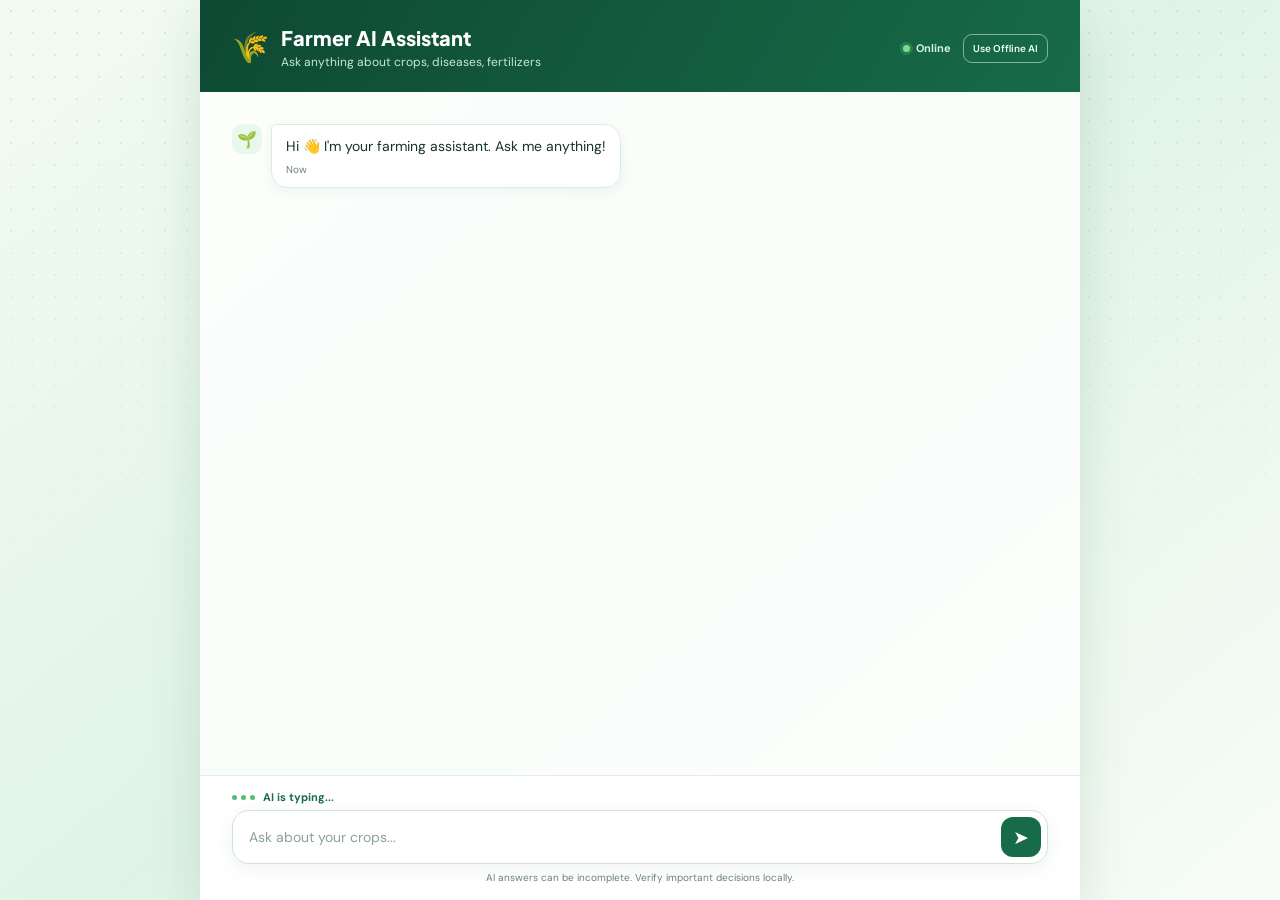
==== index.html @ d192abb1 "Initial clean commit" ====
<!doctype html>
<html lang="en">
  <head>
    <meta charset="UTF-8" />
    <meta name="viewport" content="width=device-width, initial-scale=1, viewport-fit=cover" />
    <meta name="theme-color" content="#176b48" />
    <meta name="description" content="A farming assistant for questions about crops, diseases, and fertilizers." />
    <title>Farmer AI Assistant</title>
    <link rel="stylesheet" href="style.css" />
  </head>
  <body>
    <main class="assistant-shell" aria-label="Farmer AI Assistant">
      <header class="app-header">
        <div class="brand-mark" aria-hidden="true">🌾</div>
        <div>
          <h1>Farmer AI Assistant</h1>
          <p>Ask anything about crops, diseases, fertilizers</p>
        </div>
        <span class="online-status" id="onlineStatus" title="Connection status" aria-label="Online">
          <span class="status-dot" aria-hidden="true"></span>
          <span class="status-label">Online</span>
        </span>
        <button class="offline-ai-button" id="offlineAI" type="button">Use Offline AI</button>
      </header>

      <section class="chat-panel" aria-label="Conversation">
        <div class="messages" id="messages" aria-live="polite" aria-relevant="additions">
          <article class="message message--assistant message--welcome">
            <div class="avatar" aria-hidden="true">🌱</div>
            <div class="bubble">
              <p>Hi 👋 I'm your farming assistant. Ask me anything!</p>
              <time>Now</time>
            </div>
          </article>
        </div>

        <div class="composer-wrap">
          <div class="typing-indicator" id="typingIndicator" role="status" aria-label="Assistant is typing" hidden>
            <span></span><span></span><span></span>
            <span class="typing-text">AI is typing...</span>
          </div>
          <form class="composer" id="chatForm">
            <label class="sr-only" for="questionInput">Your farming question</label>
            <input id="questionInput" name="question" type="text" autocomplete="off" maxlength="1000" placeholder="Ask about your crops..." required />
            <button class="send-button" type="submit" aria-label="Send question" title="Send question">
              <span aria-hidden="true">➤</span>
            </button>
          </form>
          <p class="composer-note">AI answers can be incomplete. Verify important decisions locally.</p>
        </div>
      </section>
    </main>
    <div class="modal-backdrop" id="offlineModal" hidden>
      <section class="offline-modal" role="dialog" aria-modal="true" aria-labelledby="offlineTitle">
        <button class="modal-close" id="offlineCancel" type="button" aria-label="Close">&times;</button>
        <div class="modal-icon" aria-hidden="true">📦</div>
        <h2 id="offlineTitle">Use Offline AI?</h2>
        <p id="offlineMessage">Download AI model (~500MB)?</p>
        <div class="modal-actions">
          <button class="modal-secondary" id="offlineDismiss" type="button">Cancel</button>
          <button class="modal-primary" id="offlineConfirm" type="button">Download model</button>
        </div>
      </section>
    </div>
    <script src="app.js" defer></script>
  </body>
</html>
---- style.css ----
@import url('https://fonts.googleapis.com/css2?family=DM+Sans:wght@400;500;600;700&family=Plus+Jakarta+Sans:wght@600;700;800&display=swap');

:root {
  --forest: #176b48;
  --forest-dark: #0e4933;
  --leaf: #53bd78;
  --mint: #e9f8ed;
  --ink: #17352a;
  --muted: #6b8177;
  --line: #dcece0;
  --white: #ffffff;
  --shadow: 0 20px 50px rgba(18, 79, 49, 0.13);
}

* { box-sizing: border-box; }

body {
  margin: 0;
  min-width: 280px;
  min-height: 100vh;
  color: var(--ink);
  font-family: 'DM Sans', sans-serif;
  background: linear-gradient(140deg, #f3fbf1 0%, #e0f4e5 50%, #f8fcf7 100%);
}

body::before {
  position: fixed;
  inset: 0;
  z-index: -1;
  content: '';
  opacity: .42;
  background-image: radial-gradient(#a9d9b2 1px, transparent 1px);
  background-size: 22px 22px;
  mask-image: linear-gradient(to bottom, black, transparent 72%);
}

.assistant-shell {
  display: flex;
  flex-direction: column;
  width: min(100%, 880px);
  min-height: 100vh;
  margin: 0 auto;
  background: rgba(255, 255, 255, .78);
  box-shadow: var(--shadow);
}

.app-header {
  display: flex;
  align-items: center;
  gap: 12px;
  padding: max(20px, env(safe-area-inset-top)) 20px 18px;
  color: var(--white);
  background: linear-gradient(120deg, var(--forest-dark), var(--forest));
}

.brand-mark { font-size: 30px; line-height: 1; }
h1 { margin: 0; font: 800 20px/1.2 'Plus Jakarta Sans', sans-serif; letter-spacing: 0; }
.app-header p { margin: 4px 0 0; color: #c8ebd1; font-size: 12px; }

.online-status {
  display: inline-flex;
  align-items: center;
  gap: 6px;
  margin-left: auto;
  color: #d4f5dc;
  font-size: 11px;
  font-weight: 700;
}
.status-dot { width: 7px; height: 7px; border-radius: 50%; background: #77df92; box-shadow: 0 0 0 3px rgba(119, 223, 146, .2); }
.online-status.is-offline .status-dot { background: #ffd16b; box-shadow: 0 0 0 3px rgba(255, 209, 107, .2); }
.offline-ai-button { padding: 7px 9px; border: 1px solid rgba(212, 245, 220, .55); border-radius: 9px; color: #edfff0; background: transparent; cursor: pointer; font: 600 10px 'DM Sans', sans-serif; white-space: nowrap; }
.offline-ai-button:hover { background: rgba(255, 255, 255, .12); }
.offline-ai-button.is-enabled { border-color: #77df92; color: #baf4c8; }

.chat-panel { display: flex; flex: 1; flex-direction: column; min-height: 0; }
.messages { flex: 1; overflow-y: auto; padding: 24px 16px 12px; scroll-behavior: smooth; }
.message { display: flex; gap: 9px; max-width: 88%; margin: 0 0 18px; animation: message-in .24s ease-out both; }
.message--user { flex-direction: row-reverse; margin-left: auto; }
.avatar { display: grid; flex: 0 0 30px; place-items: center; width: 30px; height: 30px; border-radius: 10px; background: var(--mint); font-size: 16px; }
.message--user .avatar { background: #d6f0dd; }
.bubble { padding: 11px 14px; border: 1px solid var(--line); border-radius: 5px 16px 16px 16px; background: var(--white); box-shadow: 0 4px 12px rgba(22, 80, 48, .05); }
.message--user .bubble { border-color: var(--forest); border-radius: 16px 5px 16px 16px; color: var(--white); background: var(--forest); }
.bubble p { margin: 0; white-space: pre-wrap; font-size: 14px; line-height: 1.55; }
.bubble time { display: block; margin-top: 5px; color: var(--muted); font-size: 10px; }
.message--user time { color: #c4e7ce; }

.composer-wrap { padding: 8px 16px max(16px, env(safe-area-inset-bottom)); border-top: 1px solid rgba(220, 236, 224, .8); background: rgba(255, 255, 255, .9); }
.typing-indicator { display: flex; align-items: center; gap: 4px; height: 26px; color: var(--forest); font-size: 11px; font-weight: 700; }
.typing-indicator span:not(.typing-text) { width: 5px; height: 5px; border-radius: 50%; background: var(--leaf); animation: bounce 1s infinite; }
.typing-indicator span:nth-child(2) { animation-delay: .15s; }.typing-indicator span:nth-child(3) { animation-delay: .3s; }
.typing-text { margin-left: 4px; }
.composer { display: flex; gap: 8px; padding: 6px; border: 1px solid #cfe5d4; border-radius: 17px; background: var(--white); box-shadow: 0 5px 18px rgba(25, 92, 54, .07); }
.composer input { min-width: 0; flex: 1; border: 0; outline: 0; padding: 9px 10px; color: var(--ink); font: inherit; font-size: 14px; background: transparent; }
.composer input::placeholder { color: #8ca197; }
.send-button { display: grid; flex: 0 0 40px; place-items: center; width: 40px; height: 40px; border: 0; border-radius: 12px; color: var(--white); background: var(--forest); cursor: pointer; font-size: 19px; transition: background .2s, transform .2s; }
.send-button:hover { background: var(--forest-dark); transform: translateY(-1px); }.send-button:disabled { opacity: .55; cursor: wait; transform: none; }
.composer-note { margin: 7px 4px 0; color: var(--muted); font-size: 10px; text-align: center; }
.sr-only { position: absolute; width: 1px; height: 1px; padding: 0; overflow: hidden; clip: rect(0, 0, 0, 0); white-space: nowrap; border: 0; }
.modal-backdrop { position: fixed; inset: 0; z-index: 10; display: grid; place-items: center; padding: 20px; background: rgba(10, 47, 30, .42); }
.modal-backdrop[hidden] { display: none; }
.offline-modal { position: relative; width: min(100%, 340px); padding: 26px 22px 22px; border: 1px solid var(--line); border-radius: 18px; color: var(--ink); background: var(--white); box-shadow: 0 22px 60px rgba(10, 55, 32, .25); text-align: center; animation: message-in .2s ease-out both; }
.modal-close { position: absolute; top: 9px; right: 12px; border: 0; color: var(--muted); background: transparent; cursor: pointer; font-size: 25px; line-height: 1; }
.modal-icon { font-size: 30px; }.offline-modal h2 { margin: 8px 0 6px; font: 800 18px/1.2 'Plus Jakarta Sans', sans-serif; }.offline-modal p { margin: 0; color: var(--muted); font-size: 13px; }
.modal-actions { display: flex; gap: 8px; margin-top: 20px; }.modal-actions button { flex: 1; padding: 10px; border-radius: 10px; cursor: pointer; font: 700 12px 'DM Sans', sans-serif; }.modal-secondary { border: 1px solid var(--line); color: var(--ink); background: var(--mint); }.modal-primary { border: 1px solid var(--forest); color: var(--white); background: var(--forest); }
@media (max-width: 460px) { .app-header { flex-wrap: wrap; }.offline-ai-button { margin-left: 42px; }.online-status { margin-left: auto; } }

@keyframes message-in { from { opacity: 0; transform: translateY(7px); } to { opacity: 1; transform: translateY(0); } }
@keyframes bounce { 0%, 60%, 100% { transform: translateY(0); } 30% { transform: translateY(-4px); } }
@media (min-width: 640px) { .app-header { padding: 26px 32px 22px; } .messages { padding: 32px 32px 16px; } .composer-wrap { padding-right: 32px; padding-left: 32px; } .message { max-width: 74%; } }
@media (prefers-reduced-motion: reduce) { *, *::before, *::after { scroll-behavior: auto !important; animation-duration: .01ms !important; transition-duration: .01ms !important; } }
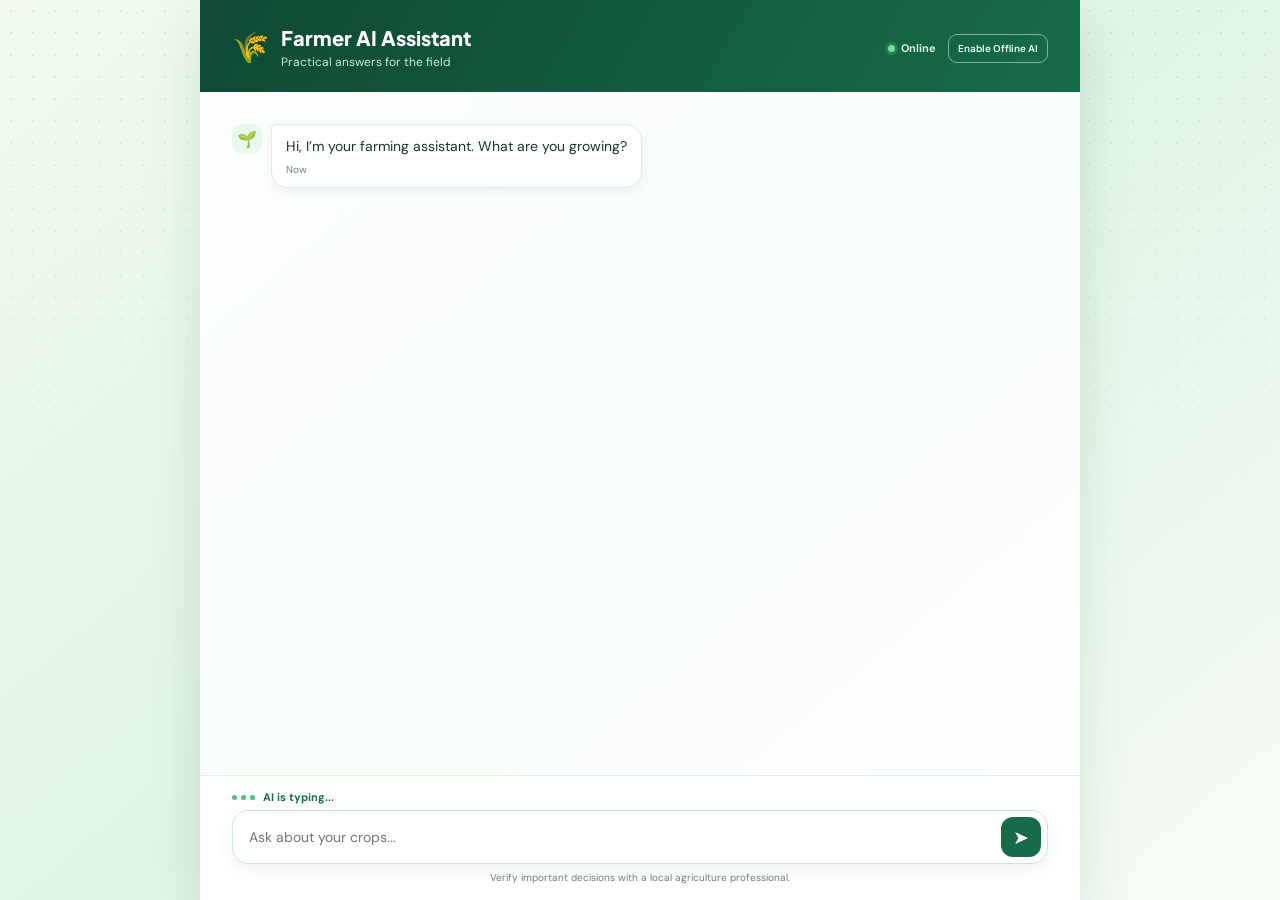
==== commit 82f65593: "implemented and validated" ====
--- a/index.html
+++ b/index.html
@@ -1,67 +1,33 @@
 <!doctype html>
 <html lang="en">
   <head>
-    <meta charset="UTF-8" />
-    <meta name="viewport" content="width=device-width, initial-scale=1, viewport-fit=cover" />
-    <meta name="theme-color" content="#176b48" />
-    <meta name="description" content="A farming assistant for questions about crops, diseases, and fertilizers." />
+    <meta charset="UTF-8">
+    <meta name="viewport" content="width=device-width, initial-scale=1, viewport-fit=cover">
+    <meta name="theme-color" content="#176b48">
+    <meta name="description" content="A farming assistant for questions about crops, diseases, soil, weather, and fertilizers.">
     <title>Farmer AI Assistant</title>
-    <link rel="stylesheet" href="style.css" />
+    <link rel="stylesheet" href="style.css">
   </head>
   <body>
     <main class="assistant-shell" aria-label="Farmer AI Assistant">
       <header class="app-header">
         <div class="brand-mark" aria-hidden="true">🌾</div>
-        <div>
-          <h1>Farmer AI Assistant</h1>
-          <p>Ask anything about crops, diseases, fertilizers</p>
-        </div>
-        <span class="online-status" id="onlineStatus" title="Connection status" aria-label="Online">
-          <span class="status-dot" aria-hidden="true"></span>
-          <span class="status-label">Online</span>
-        </span>
-        <button class="offline-ai-button" id="offlineAI" type="button">Use Offline AI</button>
+        <div><h1>Farmer AI Assistant</h1><p>Practical answers for the field</p></div>
+        <span class="online-status" id="onlineStatus" aria-label="Online"><span class="status-dot" aria-hidden="true"></span><span class="status-label">Online</span></span>
+        <button class="offline-ai-button" id="offlineAI" type="button">Enable Offline AI</button>
       </header>
-
       <section class="chat-panel" aria-label="Conversation">
         <div class="messages" id="messages" aria-live="polite" aria-relevant="additions">
-          <article class="message message--assistant message--welcome">
-            <div class="avatar" aria-hidden="true">🌱</div>
-            <div class="bubble">
-              <p>Hi 👋 I'm your farming assistant. Ask me anything!</p>
-              <time>Now</time>
-            </div>
-          </article>
+          <article class="message message--assistant message--welcome"><div class="avatar" aria-hidden="true">🌱</div><div class="bubble"><p>Hi, I’m your farming assistant. What are you growing?</p><time>Now</time></div></article>
         </div>
-
         <div class="composer-wrap">
-          <div class="typing-indicator" id="typingIndicator" role="status" aria-label="Assistant is typing" hidden>
-            <span></span><span></span><span></span>
-            <span class="typing-text">AI is typing...</span>
-          </div>
-          <form class="composer" id="chatForm">
-            <label class="sr-only" for="questionInput">Your farming question</label>
-            <input id="questionInput" name="question" type="text" autocomplete="off" maxlength="1000" placeholder="Ask about your crops..." required />
-            <button class="send-button" type="submit" aria-label="Send question" title="Send question">
-              <span aria-hidden="true">➤</span>
-            </button>
-          </form>
-          <p class="composer-note">AI answers can be incomplete. Verify important decisions locally.</p>
+          <div class="typing-indicator" id="typingIndicator" role="status" aria-label="AI is typing" hidden><span></span><span></span><span></span><span class="typing-text">AI is typing...</span></div>
+          <form class="composer" id="chatForm"><label class="sr-only" for="questionInput">Your farming question</label><input id="questionInput" name="question" type="text" autocomplete="off" maxlength="2000" placeholder="Ask about your crops..." required><button class="send-button" type="submit" aria-label="Send question" title="Send question">➤</button></form>
+          <p class="composer-note">Verify important decisions with a local agriculture professional.</p>
         </div>
       </section>
     </main>
-    <div class="modal-backdrop" id="offlineModal" hidden>
-      <section class="offline-modal" role="dialog" aria-modal="true" aria-labelledby="offlineTitle">
-        <button class="modal-close" id="offlineCancel" type="button" aria-label="Close">&times;</button>
-        <div class="modal-icon" aria-hidden="true">📦</div>
-        <h2 id="offlineTitle">Use Offline AI?</h2>
-        <p id="offlineMessage">Download AI model (~500MB)?</p>
-        <div class="modal-actions">
-          <button class="modal-secondary" id="offlineDismiss" type="button">Cancel</button>
-          <button class="modal-primary" id="offlineConfirm" type="button">Download model</button>
-        </div>
-      </section>
-    </div>
+    <div class="modal-backdrop" id="offlineModal" hidden><section class="offline-modal" role="dialog" aria-modal="true" aria-labelledby="offlineTitle"><button class="modal-close" id="offlineCancel" type="button" aria-label="Close">×</button><div class="modal-icon" aria-hidden="true">📦</div><h2 id="offlineTitle">Enable Offline AI?</h2><p id="offlineMessage">Prepare offline AI?</p><div class="modal-actions"><button class="modal-secondary" id="offlineDismiss" type="button">Cancel</button><button class="modal-primary" id="offlineConfirm" type="button">Enable Offline AI</button></div></section></div>
     <script src="app.js" defer></script>
   </body>
 </html>
--- a/style.css
+++ b/style.css
@@ -1,110 +1,7 @@
 @import url('https://fonts.googleapis.com/css2?family=DM+Sans:wght@400;500;600;700&family=Plus+Jakarta+Sans:wght@600;700;800&display=swap');
-
-:root {
-  --forest: #176b48;
-  --forest-dark: #0e4933;
-  --leaf: #53bd78;
-  --mint: #e9f8ed;
-  --ink: #17352a;
-  --muted: #6b8177;
-  --line: #dcece0;
-  --white: #ffffff;
-  --shadow: 0 20px 50px rgba(18, 79, 49, 0.13);
-}
-
-* { box-sizing: border-box; }
-
-body {
-  margin: 0;
-  min-width: 280px;
-  min-height: 100vh;
-  color: var(--ink);
-  font-family: 'DM Sans', sans-serif;
-  background: linear-gradient(140deg, #f3fbf1 0%, #e0f4e5 50%, #f8fcf7 100%);
-}
-
-body::before {
-  position: fixed;
-  inset: 0;
-  z-index: -1;
-  content: '';
-  opacity: .42;
-  background-image: radial-gradient(#a9d9b2 1px, transparent 1px);
-  background-size: 22px 22px;
-  mask-image: linear-gradient(to bottom, black, transparent 72%);
-}
-
-.assistant-shell {
-  display: flex;
-  flex-direction: column;
-  width: min(100%, 880px);
-  min-height: 100vh;
-  margin: 0 auto;
-  background: rgba(255, 255, 255, .78);
-  box-shadow: var(--shadow);
-}
-
-.app-header {
-  display: flex;
-  align-items: center;
-  gap: 12px;
-  padding: max(20px, env(safe-area-inset-top)) 20px 18px;
-  color: var(--white);
-  background: linear-gradient(120deg, var(--forest-dark), var(--forest));
-}
-
-.brand-mark { font-size: 30px; line-height: 1; }
-h1 { margin: 0; font: 800 20px/1.2 'Plus Jakarta Sans', sans-serif; letter-spacing: 0; }
-.app-header p { margin: 4px 0 0; color: #c8ebd1; font-size: 12px; }
-
-.online-status {
-  display: inline-flex;
-  align-items: center;
-  gap: 6px;
-  margin-left: auto;
-  color: #d4f5dc;
-  font-size: 11px;
-  font-weight: 700;
-}
-.status-dot { width: 7px; height: 7px; border-radius: 50%; background: #77df92; box-shadow: 0 0 0 3px rgba(119, 223, 146, .2); }
-.online-status.is-offline .status-dot { background: #ffd16b; box-shadow: 0 0 0 3px rgba(255, 209, 107, .2); }
-.offline-ai-button { padding: 7px 9px; border: 1px solid rgba(212, 245, 220, .55); border-radius: 9px; color: #edfff0; background: transparent; cursor: pointer; font: 600 10px 'DM Sans', sans-serif; white-space: nowrap; }
-.offline-ai-button:hover { background: rgba(255, 255, 255, .12); }
-.offline-ai-button.is-enabled { border-color: #77df92; color: #baf4c8; }
-
-.chat-panel { display: flex; flex: 1; flex-direction: column; min-height: 0; }
-.messages { flex: 1; overflow-y: auto; padding: 24px 16px 12px; scroll-behavior: smooth; }
-.message { display: flex; gap: 9px; max-width: 88%; margin: 0 0 18px; animation: message-in .24s ease-out both; }
-.message--user { flex-direction: row-reverse; margin-left: auto; }
-.avatar { display: grid; flex: 0 0 30px; place-items: center; width: 30px; height: 30px; border-radius: 10px; background: var(--mint); font-size: 16px; }
-.message--user .avatar { background: #d6f0dd; }
-.bubble { padding: 11px 14px; border: 1px solid var(--line); border-radius: 5px 16px 16px 16px; background: var(--white); box-shadow: 0 4px 12px rgba(22, 80, 48, .05); }
-.message--user .bubble { border-color: var(--forest); border-radius: 16px 5px 16px 16px; color: var(--white); background: var(--forest); }
-.bubble p { margin: 0; white-space: pre-wrap; font-size: 14px; line-height: 1.55; }
-.bubble time { display: block; margin-top: 5px; color: var(--muted); font-size: 10px; }
-.message--user time { color: #c4e7ce; }
-
-.composer-wrap { padding: 8px 16px max(16px, env(safe-area-inset-bottom)); border-top: 1px solid rgba(220, 236, 224, .8); background: rgba(255, 255, 255, .9); }
-.typing-indicator { display: flex; align-items: center; gap: 4px; height: 26px; color: var(--forest); font-size: 11px; font-weight: 700; }
-.typing-indicator span:not(.typing-text) { width: 5px; height: 5px; border-radius: 50%; background: var(--leaf); animation: bounce 1s infinite; }
-.typing-indicator span:nth-child(2) { animation-delay: .15s; }.typing-indicator span:nth-child(3) { animation-delay: .3s; }
-.typing-text { margin-left: 4px; }
-.composer { display: flex; gap: 8px; padding: 6px; border: 1px solid #cfe5d4; border-radius: 17px; background: var(--white); box-shadow: 0 5px 18px rgba(25, 92, 54, .07); }
-.composer input { min-width: 0; flex: 1; border: 0; outline: 0; padding: 9px 10px; color: var(--ink); font: inherit; font-size: 14px; background: transparent; }
-.composer input::placeholder { color: #8ca197; }
-.send-button { display: grid; flex: 0 0 40px; place-items: center; width: 40px; height: 40px; border: 0; border-radius: 12px; color: var(--white); background: var(--forest); cursor: pointer; font-size: 19px; transition: background .2s, transform .2s; }
-.send-button:hover { background: var(--forest-dark); transform: translateY(-1px); }.send-button:disabled { opacity: .55; cursor: wait; transform: none; }
-.composer-note { margin: 7px 4px 0; color: var(--muted); font-size: 10px; text-align: center; }
-.sr-only { position: absolute; width: 1px; height: 1px; padding: 0; overflow: hidden; clip: rect(0, 0, 0, 0); white-space: nowrap; border: 0; }
-.modal-backdrop { position: fixed; inset: 0; z-index: 10; display: grid; place-items: center; padding: 20px; background: rgba(10, 47, 30, .42); }
-.modal-backdrop[hidden] { display: none; }
-.offline-modal { position: relative; width: min(100%, 340px); padding: 26px 22px 22px; border: 1px solid var(--line); border-radius: 18px; color: var(--ink); background: var(--white); box-shadow: 0 22px 60px rgba(10, 55, 32, .25); text-align: center; animation: message-in .2s ease-out both; }
-.modal-close { position: absolute; top: 9px; right: 12px; border: 0; color: var(--muted); background: transparent; cursor: pointer; font-size: 25px; line-height: 1; }
-.modal-icon { font-size: 30px; }.offline-modal h2 { margin: 8px 0 6px; font: 800 18px/1.2 'Plus Jakarta Sans', sans-serif; }.offline-modal p { margin: 0; color: var(--muted); font-size: 13px; }
-.modal-actions { display: flex; gap: 8px; margin-top: 20px; }.modal-actions button { flex: 1; padding: 10px; border-radius: 10px; cursor: pointer; font: 700 12px 'DM Sans', sans-serif; }.modal-secondary { border: 1px solid var(--line); color: var(--ink); background: var(--mint); }.modal-primary { border: 1px solid var(--forest); color: var(--white); background: var(--forest); }
-@media (max-width: 460px) { .app-header { flex-wrap: wrap; }.offline-ai-button { margin-left: 42px; }.online-status { margin-left: auto; } }
-
-@keyframes message-in { from { opacity: 0; transform: translateY(7px); } to { opacity: 1; transform: translateY(0); } }
-@keyframes bounce { 0%, 60%, 100% { transform: translateY(0); } 30% { transform: translateY(-4px); } }
-@media (min-width: 640px) { .app-header { padding: 26px 32px 22px; } .messages { padding: 32px 32px 16px; } .composer-wrap { padding-right: 32px; padding-left: 32px; } .message { max-width: 74%; } }
-@media (prefers-reduced-motion: reduce) { *, *::before, *::after { scroll-behavior: auto !important; animation-duration: .01ms !important; transition-duration: .01ms !important; } }+:root{--forest:#176b48;--forest-dark:#0e4933;--leaf:#53bd78;--mint:#e9f8ed;--ink:#17352a;--muted:#6b8177;--line:#dcece0;--white:#fff;--shadow:0 20px 50px rgba(18,79,49,.13)}
+*{box-sizing:border-box}body{margin:0;min-width:280px;min-height:100vh;color:var(--ink);font-family:'DM Sans',sans-serif;background:linear-gradient(140deg,#f3fbf1,#e0f4e5 50%,#f8fcf7)}
+body:before{position:fixed;inset:0;z-index:-1;content:'';opacity:.42;background-image:radial-gradient(#a9d9b2 1px,transparent 1px);background-size:22px 22px;mask-image:linear-gradient(to bottom,#000,transparent 72%)}
+.assistant-shell{display:flex;flex-direction:column;width:min(100%,880px);min-height:100vh;margin:auto;background:rgba(255,255,255,.78);box-shadow:var(--shadow)}.app-header{display:flex;align-items:center;gap:12px;padding:max(20px,env(safe-area-inset-top)) 20px 18px;color:var(--white);background:linear-gradient(120deg,var(--forest-dark),var(--forest))}.brand-mark{font-size:30px;line-height:1}h1{margin:0;font:800 20px/1.2 'Plus Jakarta Sans',sans-serif}.app-header p{margin:4px 0 0;color:#c8ebd1;font-size:12px}.online-status{display:inline-flex;align-items:center;gap:6px;margin-left:auto;color:#d4f5dc;font-size:11px;font-weight:700}.status-dot{width:7px;height:7px;border-radius:50%;background:#77df92;box-shadow:0 0 0 3px rgba(119,223,146,.2)}.is-offline .status-dot{background:#ffd16b}.offline-ai-button{padding:7px 9px;border:1px solid rgba(212,245,220,.55);border-radius:9px;color:#edfff0;background:transparent;cursor:pointer;font:600 10px 'DM Sans',sans-serif;white-space:nowrap}.offline-ai-button:hover,.offline-ai-button.is-enabled{background:rgba(255,255,255,.12);border-color:#77df92;color:#baf4c8}
+.chat-panel{display:flex;flex:1;flex-direction:column;min-height:0}.messages{flex:1;overflow-y:auto;padding:24px 16px 12px;scroll-behavior:smooth}.message{display:flex;gap:9px;max-width:88%;margin:0 0 18px;animation:message-in .24s ease-out both}.message--user{flex-direction:row-reverse;margin-left:auto}.avatar{display:grid;flex:0 0 30px;place-items:center;width:30px;height:30px;border-radius:10px;background:var(--mint);font-size:16px}.message--user .avatar{background:#d6f0dd}.bubble{padding:11px 14px;border:1px solid var(--line);border-radius:5px 16px 16px 16px;background:var(--white);box-shadow:0 4px 12px rgba(22,80,48,.05)}.message--user .bubble{border-color:var(--forest);border-radius:16px 5px 16px 16px;color:var(--white);background:var(--forest)}.bubble p{margin:0;white-space:pre-wrap;font-size:14px;line-height:1.55}.bubble time{display:block;margin-top:5px;color:var(--muted);font-size:10px}.message--user time{color:#c4e7ce}.composer-wrap{padding:8px 16px max(16px,env(safe-area-inset-bottom));border-top:1px solid rgba(220,236,224,.8);background:rgba(255,255,255,.9)}.typing-indicator{display:flex;align-items:center;gap:4px;height:26px;color:var(--forest);font-size:11px;font-weight:700}.typing-indicator span:not(.typing-text){width:5px;height:5px;border-radius:50%;background:var(--leaf);animation:bounce 1s infinite}.typing-text{margin-left:4px}.composer{display:flex;gap:8px;padding:6px;border:1px solid #cfe5d4;border-radius:17px;background:var(--white);box-shadow:0 5px 18px rgba(25,92,54,.07)}.composer input{min-width:0;flex:1;border:0;outline:0;padding:9px 10px;color:var(--ink);font:inherit;font-size:14px;background:transparent}.send-button{display:grid;flex:0 0 40px;place-items:center;width:40px;height:40px;border:0;border-radius:12px;color:#fff;background:var(--forest);cursor:pointer;font-size:19px}.send-button:disabled{opacity:.55;cursor:wait}.composer-note{margin:7px 4px 0;color:var(--muted);font-size:10px;text-align:center}.sr-only{position:absolute;width:1px;height:1px;padding:0;overflow:hidden;clip:rect(0,0,0,0);white-space:nowrap;border:0}.modal-backdrop{position:fixed;inset:0;z-index:10;display:grid;place-items:center;padding:20px;background:rgba(10,47,30,.42)}.modal-backdrop[hidden]{display:none}.offline-modal{position:relative;width:min(100%,340px);padding:26px 22px 22px;border:1px solid var(--line);border-radius:18px;background:#fff;box-shadow:0 22px 60px rgba(10,55,32,.25);text-align:center}.modal-close{position:absolute;top:9px;right:12px;border:0;color:var(--muted);background:transparent;cursor:pointer;font-size:25px}.modal-icon{font-size:30px}.offline-modal h2{margin:8px 0 6px;font:800 18px/1.2 'Plus Jakarta Sans',sans-serif}.offline-modal p{margin:0;color:var(--muted);font-size:13px}.modal-actions{display:flex;gap:8px;margin-top:20px}.modal-actions button{flex:1;padding:10px;border-radius:10px;cursor:pointer;font:700 12px 'DM Sans',sans-serif}.modal-secondary{border:1px solid var(--line);color:var(--ink);background:var(--mint)}.modal-primary{border:1px solid var(--forest);color:#fff;background:var(--forest)}
+@media(max-width:460px){.app-header{flex-wrap:wrap}.offline-ai-button{margin-left:42px}.online-status{margin-left:auto}}@media(min-width:640px){.app-header{padding:26px 32px 22px}.messages{padding:32px 32px 16px}.composer-wrap{padding-right:32px;padding-left:32px}.message{max-width:74%}}@keyframes message-in{from{opacity:0;transform:translateY(7px)}to{opacity:1;transform:translateY(0)}}@keyframes bounce{0%,60%,100%{transform:translateY(0)}30%{transform:translateY(-4px)}}@media(prefers-reduced-motion:reduce){*,*::before,*::after{scroll-behavior:auto!important;animation-duration:.01ms!important}}
